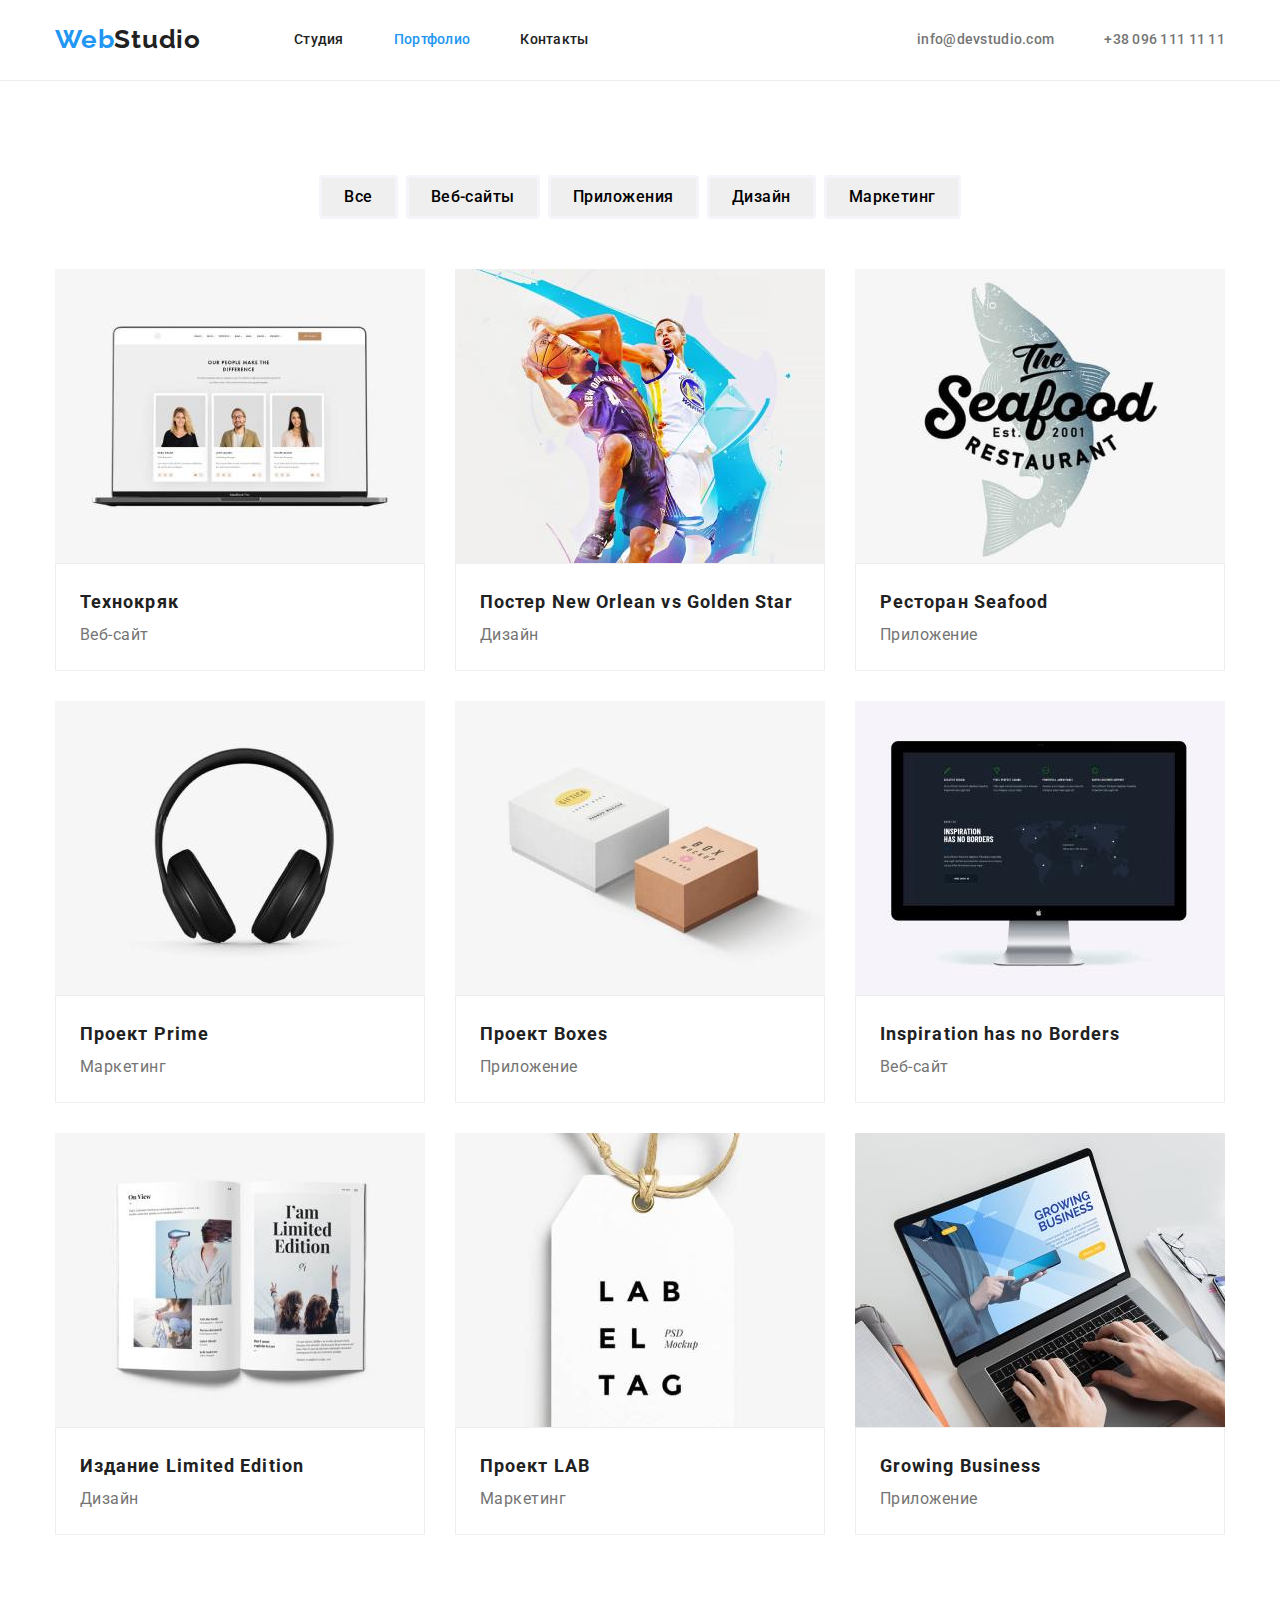
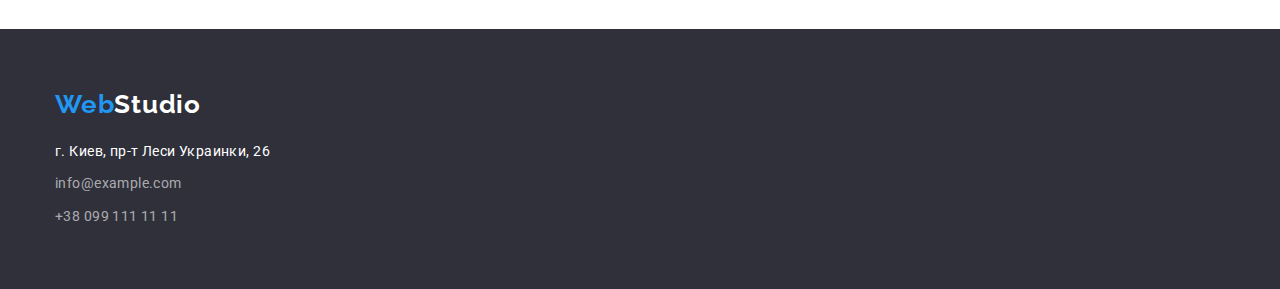
==== portfolio.html @ 3245899c "123" ====
<!DOCTYPE html>
<html lang="ru">
  <head>
    <meta charset="UTF-8" />
    <meta http-equiv="X-UA-Compatible" content="IE=edge" />
    <meta name="viewport" content="width=device-width, initial-scale=1.0" />
    <title>Document</title>
    <link
      rel="stylesheet"
      href="https://cdnjs.cloudflare.com/ajax/libs/modern-normalize/1.0.0/modern-normalize.min.css"
    />
    <link rel="preconnect" href="https://fonts.googleapis.com" />
    <link rel="preconnect" href="https://fonts.gstatic.com" crossorigin />
    <link
      href="https://fonts.googleapis.com/css2?family=Raleway:wght@700&family=Roboto:wght@400;500;700;900&display=swap"
      rel="stylesheet"
    />
    <link href="./css/styles.css" rel="stylesheet" />
  </head>
  <body>
    <header class="header">
      <div class="container header-container">
        <nav class="header-nav">
          <a lang="en" href="./" class="header-logo link"
            >Web<span class="dark-color">Studio</span></a
          >
          <ul class="list menu-list">
            <li class="menu-item">
              <a class="menu-link link" href="./index.html">Студия</a>
            </li>
            <li class="menu-item">
              <a class="menu-link link current" href="./portfolio.html"
                >Портфолио</a
              >
            </li>
            <li class="menu-item">
              <a class="menu-link link" href="">Контакты</a>
            </li>
          </ul>
        </nav>
        <ul class="list header-connect">
          <li>
            <a class="header-mail link" href="mailto:info@devstudio.com"
              >info@devstudio.com</a
            >
          </li>
          <li>
            <a class="header-tel link" href="tel:+380961111111"
              >+38 096 111 11 11</a
            >
          </li>
        </ul>
      </div>
    </header>
    <main>
      <section class="section">
        <div class="container">
          <ul class="list portfolio-nav">
            <li class="portfolio-btn-title">
              <button type="button" class="portfolio-btn">Все</button>
            </li>
            <li class="portfolio-btn-title">
              <button type="button" class="portfolio-btn">Веб-сайты</button>
            </li>
            <li class="portfolio-btn-title">
              <button type="button" class="portfolio-btn">Приложения</button>
            </li>
            <li class="portfolio-btn-title">
              <button type="button" class="portfolio-btn">Дизайн</button>
            </li>
            <li class="portfolio-btn-title">
              <button type="button" class="portfolio-btn">Маркетинг</button>
            </li>
          </ul>
          <ul class="list portfolio-main">
            <li class="portfolio-main-title">
              <img
                src="./images/portfolio/portfolio1.jpg"
                alt="наши люди имеют значение"
                width="370"
                height="294"
              />
              <div class="portfolio-frame">
                <h3 class="portfolio-title">Технокряк</h3>
                <p class="portfolio-title-text">Веб-сайт</p>
              </div>
            </li>
            <li class="portfolio-main-title">
              <img
                src="./images/portfolio/portfolio2.jpg"
                alt="соревнование в баскетбол"
                width="370"
                height="294"
              />
              <div class="portfolio-frame">
                <h3 class="portfolio-title">
                  Постер New Orlean vs Golden Star
                </h3>
                <p class="portfolio-title-text">Дизайн</p>
              </div>
            </li>
            <li class="portfolio-main-title">
              <img
                src="./images/portfolio/portfolio3.jpg"
                alt="марка ресторана сиафуд"
                width="370"
                height="294"
              />
              <div class="portfolio-frame">
                <h3 class="portfolio-title">Ресторан Seafood</h3>
                <p class="portfolio-title-text">Приложение</p>
              </div>
            </li>
            <li class="portfolio-main-title">
              <img
                src="./images/portfolio/portfolio4.jpg"
                alt="наушники"
                width="370"
                height="294"
              />
              <div class="portfolio-frame">
                <h3 class="portfolio-title">Проект Prime</h3>
                <p class="portfolio-title-text">Маркетинг</p>
              </div>
            </li>
            <li class="portfolio-main-title">
              <img
                src="./images/portfolio/portfolio5.jpg"
                alt="проект boxes"
                width="370"
                height="294"
              />
              <div class="portfolio-frame">
                <h3 class="portfolio-title">Проект Boxes</h3>
                <p class="portfolio-title-text">Приложение</p>
              </div>
            </li>
            <li class="portfolio-main-title">
              <img
                lang="en"
                src="./images/portfolio/portfolio6.jpg"
                alt="inspiration has no borders"
                width="370"
                height="294"
              />
              <div class="portfolio-frame">
                <h3 lang="en" class="portfolio-title">
                  Inspiration has no Borders
                </h3>
                <p class="portfolio-title-text">Веб-сайт</p>
              </div>
            </li>
            <li class="portfolio-main-title">
              <img
                src="./images/portfolio/portfolio7.jpg"
                alt="журнал"
                width="370"
                height="294"
              />
              <div class="portfolio-frame">
                <h3 class="portfolio-title">Издание Limited Edition</h3>
                <p class="portfolio-title-text">Дизайн</p>
              </div>
            </li>
            <li class="portfolio-main-title">
              <img
                src="./images/portfolio/portfolio8.jpg"
                alt="проект lab"
                width="370"
                height="294"
              />
              <div class="portfolio-frame">
                <h3 class="portfolio-title">Проект LAB</h3>
                <p class="portfolio-title-text">Маркетинг</p>
              </div>
            </li>
            <li class="portfolio-main-title">
              <img
                lang="en"
                src="./images/portfolio/portfolio9.jpg"
                alt="growing business"
                width="370"
                height="294"
              />
              <div class="portfolio-frame">
                <h3 lang="en" class="portfolio-title">Growing Business</h3>
                <p class="portfolio-title-text">Приложение</p>
              </div>
            </li>
          </ul>
        </div>
      </section>
    </main>
    <footer class="footer">
      <div class="container">
        <a lang="en" href="./" class="footer-logo link"
          >Web<span class="white-color">Studio</span></a
        >
        <address class="footer-address white-color">
          г. Киев, пр-т Леси Украинки, 26
        </address>
        <ul class="list">
          <li class="footer-connect">
            <a href="mailto:info@example.com" class="footer-mail link"
              >info@example.com</a
            >
          </li>
          <li class="footer-connect">
            <a href="tel:+380991111111" class="footer-tele link"
              >+38 099 111 11 11</a
            >
          </li>
        </ul>
      </div>
    </footer>
  </body>
</html>
---- css/styles.css ----
*,
*::before,
*::after {
  box-sizing: border-box;
}
:root {
  --primary-text-color: #212121;
  --title-text-color: #757575;
  --accent-color: #2196f3;
  --primary-white-color: #ffffff;
  --accent-secondary-color: #f5f4fa;
  --background-section-color: #2f303a;
  --secondary-title-color: #212121;
}
body {
  color: var(--primary-text-color);
  font-family: "Roboto", sans-serif;
}
p,
h1,
h2,
h3,
h4,
h5,
h6 {
  margin: 0;
}
ul {
  margin: 0;
  padding: 0;
}
button {
  cursor: pointer;
}
.visually-hidden {
  position: absolute;
  white-space: nowrap;
  width: 1px;
  height: 1px;
  overflow: hidden;
  border: 0;
  padding: 0;
  clip: rect(0 0 0 0);
  clip-path: inset(50%);
  margin: -1px;
}
.list {
  list-style: none;
}
.link {
  text-decoration: none;
}
.menu-list .link.current {
  color: var(--accent-color);
}
img {
  display: block;
}
.container {
  width: 1200px;
  padding-left: 15px;
  padding-right: 15px;
  margin: 0 auto;
}

/* --------------------HERO-------------------- */
.hero {
  background-color: var(--background-section-color);
  text-align: center;
  padding: 200px 0;
}
.hero-title {
  font-weight: 900;
  font-size: 44px;
  line-height: 1.36;
  text-align: center;
  letter-spacing: 0.06em;
  text-transform: uppercase;
  color: var(--primary-white-color);
  width: 696px;
  margin: 0 auto;
}
.hero-text {
  font-weight: bold;
  font-size: 16px;
  line-height: 1.87;
  text-align: center;
  letter-spacing: 0.06em;
  color: var(--primary-white-color);
}

/* --------------------BTN-------------------- */
.main-btn {
  font-family: inherit;
  font-weight: bold;
  font-size: 16px;
  line-height: 1.87;
  text-align: center;
  letter-spacing: 0.06em;
  background-color: var(--accent-color);
  border-radius: 4px;
  padding: 10px 32px 10px 32px;
  margin-top: 30px;
}
.btn-light {
  color: var(--primary-white-color);
}
.main-btn:hover,
.main-btn:focus {
  background-color: #188ce8;
}

/* --------------------HEADER-------------------- */
.header {
  border-bottom: 1px solid #ececec;
  padding-top: 24px;
  padding-bottom: 25px;
}
.menu-list {
  display: flex;
}
.header-nav {
  display: flex;
  align-items: center;
}
.header-container {
  display: flex;
  align-items: center;
}
.header-connect {
  display: flex;
  margin-left: auto;
}
.header-connect :not(:last-child) {
  margin-right: 50px;
}
.menu-item:not(:last-child) {
  margin-right: 50px;
}
.menu-link {
  font-weight: 500;
  font-size: 14px;
  line-height: 1.14;
  letter-spacing: 0.02em;
  color: var(--primary-text-color);
}
.menu-link:hover,
.menu-link:focus {
  color: var(--accent-color);
}
.header-tel {
  font-weight: 500;
  font-size: 14px;
  line-height: 1.14;
  letter-spacing: 0.02em;
  color: var(--title-text-color);
}
.header-tel:hover,
.header-tel:focus {
  color: var(--accent-color);
}
.header-mail {
  font-weight: 500;
  font-size: 14px;
  line-height: 1.14;
  letter-spacing: 0.02em;
  color: var(--title-text-color);
}
.header-mail:hover,
.header-mail:focus {
  color: var(--accent-color);
}
.header-logo {
  font-family: "Raleway";
  font-weight: bold;
  font-size: 26px;
  line-height: 1.19;
  letter-spacing: 0.03em;
  color: var(--accent-color);
  margin-right: 93px;
}
.dark-color {
  color: var(--primary-text-color);
}
.white-color {
  color: var(--primary-white-color);
}

/* --------------------SECTION-------------------- */
.section-after-hero {
  padding-bottom: 94px;
}
.section {
  padding-top: 94px;
  padding-bottom: 94px;
}

.section-features {
  display: flex;
  align-items: center;
}
.section-title {
  font-weight: bold;
  font-size: 14px;
  line-height: 1.14;
  letter-spacing: 0.03em;
  text-transform: uppercase;
  color: var(--primary-text-color);
}
.section-text {
  margin-top: 10px;
  font-weight: normal;
  font-size: 14px;
  line-height: 1.71;
  letter-spacing: 0.03em;
  color: var(--title-text-color);
}

.section-title-text:last-child {
  margin-right: 0;
}
.section-title-text {
  width: 270px;
  margin-right: 30px;
}
/* --------------------DESC-------------------- */
.desc-img {
  display: flex;
}
.desc-img-item:not(:last-child) {
  margin-right: 30px;
}
.desc-img-title:not(:last-child) {
  margin-right: 30px;
}
.desc-title {
  font-weight: bold;
  font-size: 36px;
  line-height: 1.17;
  text-align: center;
  letter-spacing: 0.03em;
  color: var(--primary-text-color);
  text-align: center;
  margin-bottom: 50px;
}
.desc-text {
  font-weight: normal;
  font-size: 16px;
  line-height: 1.19;
  text-align: center;
  letter-spacing: 0.03em;
  color: var(--title-text-color);
  margin-top: 10px;
}
.desc-title-text {
  font-weight: 500;
  font-size: 16px;
  line-height: 1.19;
  text-align: center;
  letter-spacing: 0.03em;
  color: var(--primary-text-color);
}
.desc-img-border {
  box-shadow: 0px 1px 3px rgba(0, 0, 0, 0.12), 0px 1px 1px rgba(0, 0, 0, 0.14),
    0px 2px 1px rgba(0, 0, 0, 0.2);
  border-radius: 0px 0px 4px 4px;
  border-bottom: solid #ffffff;
}
.desc-person {
  padding-top: 30px;
  padding-bottom: 30px;
}

/* --------------------FOOTER-------------------- */

.footer {
  background-color: var(--background-section-color);
  padding: 60px 0;
  display: flex;
  align-items: center;
}

.footer-address {
  font-style: normal;
  font-weight: normal;
  font-size: 14px;
  line-height: 1.71;
  letter-spacing: 0.03em;
  margin-top: 20px;
}
.footer-mail {
  font-weight: normal;
  font-size: 14px;
  line-height: 1.71;
  letter-spacing: 0.03em;
  color: rgba(255, 255, 255, 0.6);
}
.footer-tele {
  font-weight: normal;
  font-size: 14px;
  line-height: 1.71;
  letter-spacing: 0.03em;
  color: rgba(255, 255, 255, 0.6);
}
.footer-logo {
  font-family: "Raleway";
  font-weight: bold;
  font-size: 26px;
  line-height: 1.19;
  letter-spacing: 0.03em;
  color: var(--accent-color);
}
.footer-connect {
  margin-top: 9px;
}
/* --------------------PORTFOLIO-------------------- */

.portfolio-title {
  font-weight: bold;
  font-size: 18px;
  line-height: 2;
  letter-spacing: 0.06em;
  color: var(--primary-text-color);
}
.portfolio-title-text {
  font-weight: normal;
  font-size: 16px;
  line-height: 1.87;
  letter-spacing: 0.03em;
  color: var(--title-text-color);
}

.portfolio-btn {
  font-family: inherit;
  font-weight: 500;
  font-size: 16px;
  line-height: 1.62;
  text-align: center;
  letter-spacing: 0.03em;
  padding: 6px 22px;
  border-radius: 4px;
  border: solid #f5f4fa;
}
.portfolio-btn:hover,
.portfolio-btn:focus {
  background: #2196f3;
  color: var(--primary-white-color);
}
.portfolio-nav {
  display: flex;
  justify-content: center;
  margin-bottom: 50px;
}
.portfolio-btn-title:not(:last-child) {
  margin-right: 8px;
}
.portfolio-main {
  display: flex;
  flex-wrap: wrap;
  margin-right: -30px;
  margin-bottom: -30px;
}
.portfolio-main-title {
  flex-basis: calc (100% / 3 - 30px);
  margin-right: 30px;
  margin-bottom: 30px;
}
.portfolio-frame {
  padding: 20px 24px;
  background: #ffffff;
  border: 1px solid #eeeeee;
}
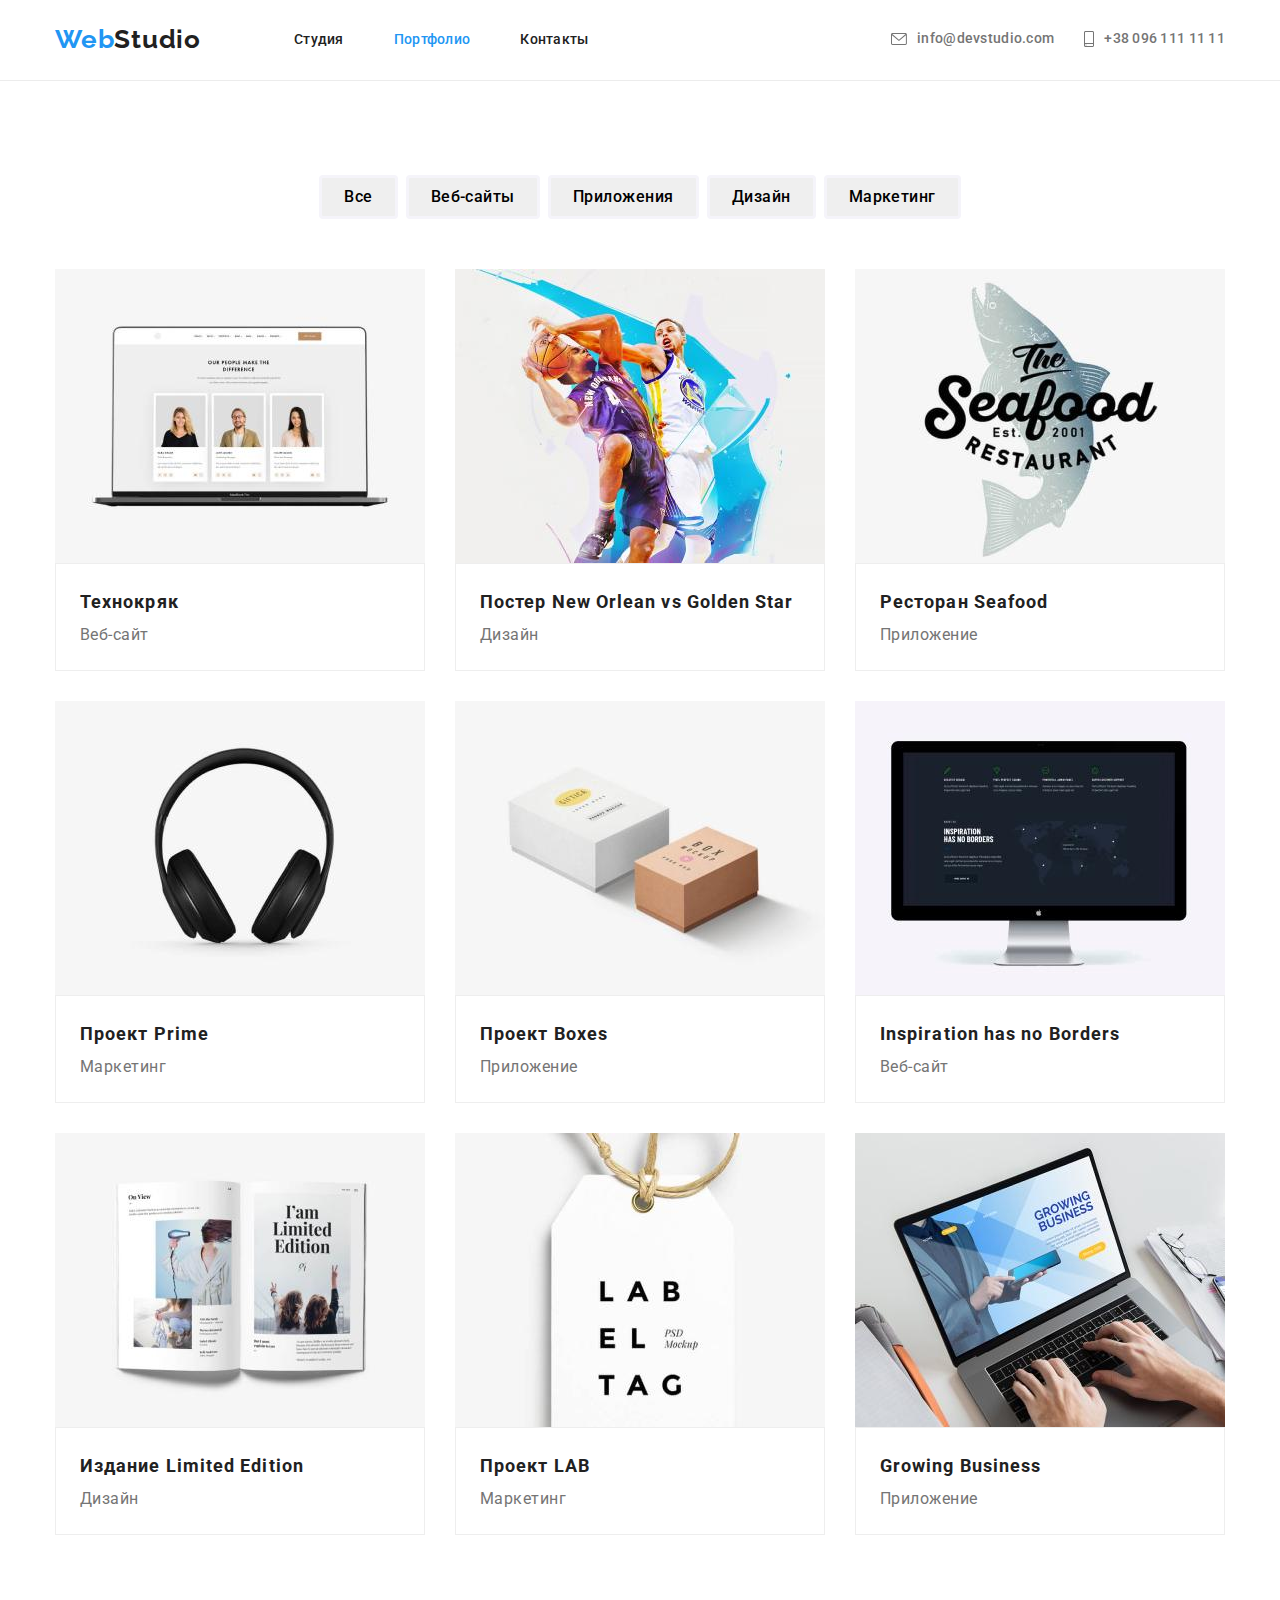
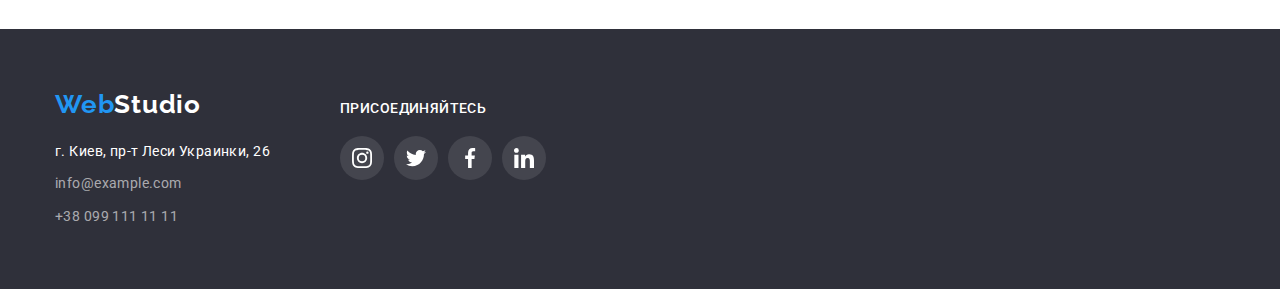
==== commit 8def0274: "Сделал портфолио, сдача дз" ====
--- a/portfolio.html
+++ b/portfolio.html
@@ -40,14 +40,20 @@
         </nav>
         <ul class="list header-connect">
           <li>
-            <a class="header-mail link" href="mailto:info@devstudio.com"
-              >info@devstudio.com</a
-            >
+            <a class="header-mail link" href="mailto:info@devstudio.com">
+              info@devstudio.com
+              <svg class="address-icon header-mail" width="16px" height="12px">
+                <use href="./images/sprite.svg#icon-envelope"></use>
+              </svg>
+            </a>
           </li>
           <li>
-            <a class="header-tel link" href="tel:+380961111111"
-              >+38 096 111 11 11</a
-            >
+            <a class="header-tel link" href="tel:+380961111111">
+              +38 096 111 11 11
+              <svg class="address-icon header-tel" width="10px" height="16px">
+                <use href="./images/sprite.svg#icon-smartphone"></use>
+              </svg>
+            </a>
           </li>
         </ul>
       </div>
@@ -192,25 +198,60 @@
       </section>
     </main>
     <footer class="footer">
-      <div class="container">
-        <a lang="en" href="./" class="footer-logo link"
-          >Web<span class="white-color">Studio</span></a
-        >
-        <address class="footer-address white-color">
-          г. Киев, пр-т Леси Украинки, 26
-        </address>
-        <ul class="list">
-          <li class="footer-connect">
-            <a href="mailto:info@example.com" class="footer-mail link"
-              >info@example.com</a
-            >
-          </li>
-          <li class="footer-connect">
-            <a href="tel:+380991111111" class="footer-tele link"
-              >+38 099 111 11 11</a
-            >
-          </li>
-        </ul>
+      <div class="container footer-container">
+        <div>
+          <a lang="en" href="./" class="footer-logo link"
+            >Web<span class="white-color">Studio</span></a
+          >
+          <address class="footer-address white-color">
+            г. Киев, пр-т Леси Украинки, 26
+          </address>
+          <ul class="list">
+            <li class="footer-connect">
+              <a href="mailto:info@example.com" class="footer-mail link"
+                >info@example.com</a
+              >
+            </li>
+            <li class="footer-connect">
+              <a href="tel:+380991111111" class="footer-tele link"
+                >+38 099 111 11 11</a
+              >
+            </li>
+          </ul>
+        </div>
+        <div class="footer-join">
+          <h3 class="footer-join-title">Присоединяйтесь</h3>
+          <ul class="social-team social-list list">
+            <li class="join-item">
+              <a href="" class="join-link">
+                <svg class="join-icon" width="20" height="20">
+                  <use href="./images/sprite.svg#icon-instagram"></use>
+                </svg>
+              </a>
+            </li>
+            <li class="join-item">
+              <a href="" class="join-link">
+                <svg class="join-icon" width="20" height="20">
+                  <use href="./images/sprite.svg#icon-twitter"></use>
+                </svg>
+              </a>
+            </li>
+            <li class="join-item">
+              <a href="" class="join-link">
+                <svg class="join-icon" width="20" height="20">
+                  <use href="./images/sprite.svg#icon-facebook"></use>
+                </svg>
+              </a>
+            </li>
+            <li class="join-item">
+              <a href="" class="join-link">
+                <svg class="join-icon" width="20" height="20">
+                  <use href="./images/sprite.svg#icon-linkedin"></use>
+                </svg>
+              </a>
+            </li>
+          </ul>
+        </div>
       </div>
     </footer>
   </body>
--- a/css/styles.css
+++ b/css/styles.css
@@ -68,6 +68,16 @@
   background-color: var(--background-section-color);
   text-align: center;
   padding: 200px 0;
+  background-image: linear-gradient(
+      rgba(47, 48, 58, 0.4),
+      rgba(47, 48, 58, 0.4)
+    ),
+    url(../images/hero.jpg);
+  width: 1600px;
+  margin: 0 auto;
+  background-position: center;
+  background-repeat: no-repeat;
+  background-size: cover;
 }
 .hero-title {
   font-weight: 900;
@@ -101,6 +111,7 @@
   border-radius: 4px;
   padding: 10px 32px 10px 32px;
   margin-top: 30px;
+  box-shadow: 0px 4px 4px rgba(0, 0, 0, 0.15);
 }
 .btn-light {
   color: var(--primary-white-color);
@@ -132,7 +143,7 @@
   margin-left: auto;
 }
 .header-connect :not(:last-child) {
-  margin-right: 50px;
+  margin-right: 30px;
 }
 .menu-item:not(:last-child) {
   margin-right: 50px;
@@ -154,38 +165,52 @@
   line-height: 1.14;
   letter-spacing: 0.02em;
   color: var(--title-text-color);
-}
+  display: flex;
+  flex-direction: row-reverse;
+}
+
+.header-mail {
+  font-weight: 500;
+  font-size: 14px;
+  line-height: 1.14;
+  letter-spacing: 0.02em;
+  color: var(--title-text-color);
+  display: flex;
+  flex-direction: row-reverse;
+  align-items: center;
+  justify-content: center;
+}
+.address-icon {
+  margin-right: 10px;
+  fill: #757575;
+}
+.header-logo {
+  font-family: "Raleway";
+  font-weight: bold;
+  font-size: 26px;
+  line-height: 1.19;
+  letter-spacing: 0.03em;
+  color: var(--accent-color);
+  margin-right: 93px;
+}
+.dark-color {
+  color: var(--primary-text-color);
+}
+.white-color {
+  color: var(--primary-white-color);
+}
+.header-mail:hover,
+.header-mail:focus,
 .header-tel:hover,
 .header-tel:focus {
   color: var(--accent-color);
 }
-.header-mail {
-  font-weight: 500;
-  font-size: 14px;
-  line-height: 1.14;
-  letter-spacing: 0.02em;
-  color: var(--title-text-color);
-}
-.header-mail:hover,
-.header-mail:focus {
-  color: var(--accent-color);
-}
-.header-logo {
-  font-family: "Raleway";
-  font-weight: bold;
-  font-size: 26px;
-  line-height: 1.19;
-  letter-spacing: 0.03em;
-  color: var(--accent-color);
-  margin-right: 93px;
-}
-.dark-color {
-  color: var(--primary-text-color);
-}
-.white-color {
-  color: var(--primary-white-color);
-}
-
+.header-mail:hover .address-icon,
+.header-mail:focus .address-icon,
+.header-tel:hover .address-icon,
+.header-tel:focus .address-icon {
+  fill: var(--accent-color);
+}
 /* --------------------SECTION-------------------- */
 .section-after-hero {
   padding-bottom: 94px;
@@ -194,7 +219,9 @@
   padding-top: 94px;
   padding-bottom: 94px;
 }
-
+.section-background {
+  background-color: #f5f4fa;
+}
 .section-features {
   display: flex;
   align-items: center;
@@ -206,6 +233,7 @@
   letter-spacing: 0.03em;
   text-transform: uppercase;
   color: var(--primary-text-color);
+  margin-top: 30px;
 }
 .section-text {
   margin-top: 10px;
@@ -223,6 +251,16 @@
   width: 270px;
   margin-right: 30px;
 }
+.section-icons {
+  border-radius: 4px;
+  background-color: #f5f4fa;
+  width: 270px;
+  height: 120px;
+  display: flex;
+  justify-content: center;
+  align-items: center;
+}
+
 /* --------------------DESC-------------------- */
 .desc-img {
   display: flex;
@@ -251,6 +289,7 @@
   letter-spacing: 0.03em;
   color: var(--title-text-color);
   margin-top: 10px;
+  margin-bottom: 16px;
 }
 .desc-title-text {
   font-weight: 500;
@@ -270,16 +309,138 @@
   padding-top: 30px;
   padding-bottom: 30px;
 }
+.social-item {
+  width: 44px;
+  height: 44px;
+  margin-right: 10px;
+}
+.social-item:last-child {
+  margin-right: 0;
+}
+.social-link {
+  width: 100%;
+  height: 100%;
+  display: flex;
+  border-radius: 50%;
+  align-items: center;
+  justify-content: center;
+}
+.social-list {
+  display: flex;
+  justify-content: center;
+}
+.social-link:hover,
+.social-link:focus {
+  background-color: var(--accent-color);
+}
+.social-icon {
+  fill: #afb1b8;
+}
+.social-link:hover .social-icon,
+.social-link:focus .social-icon {
+  fill: #ffffff;
+}
+
+/* --------------------CLIENTS-------------------- */
+.clients-title {
+  font-family: Roboto;
+  font-style: normal;
+  font-weight: bold;
+  font-size: 36px;
+  line-height: 42px;
+  text-align: center;
+  letter-spacing: 0.03em;
+  color: #212121;
+  margin-bottom: 50px;
+}
+.clients {
+  display: flex;
+}
+.logo-icon:not(:last-child) {
+  margin-right: 30px;
+}
+.logo-icon:last-child {
+  margin-right: 0;
+}
+.logo-after-icon {
+  width: 170px;
+  height: 92px;
+  border: 1px solid #afb1b8;
+  border-radius: 4px;
+  background-position: center;
+  background-size: 106px;
+  background-repeat: no-repeat;
+}
+.logo-after-icon:hover,
+.logo-after-icon:focus {
+  border-color: var(--accent-color);
+}
+
+.clients-logo {
+  width: 100%;
+  height: 100%;
+  display: flex;
+  align-items: center;
+  justify-content: center;
+  fill: #afb1b8;
+}
+.clients-logo:hover,
+.clients-logo:focus {
+  fill: var(--accent-color);
+}
 
 /* --------------------FOOTER-------------------- */
 
 .footer {
   background-color: var(--background-section-color);
-  padding: 60px 0;
-  display: flex;
-  align-items: center;
-}
-
+  padding-top: 60px;
+  padding-bottom: 60px;
+  display: flex;
+  align-items: center;
+}
+.footer-join {
+  margin-left: 70px;
+}
+.footer-join-title {
+  font-style: normal;
+  font-weight: 500;
+  font-size: 14px;
+  line-height: 16px;
+  letter-spacing: 0.03em;
+  text-transform: uppercase;
+  color: #ffffff;
+  margin-bottom: 20px;
+}
+
+.join-item {
+  width: 44px;
+  height: 44px;
+  margin-right: 10px;
+}
+.join-item:last-child {
+  margin-right: 0;
+}
+.join-link:hover,
+.join-link:focus {
+  background-color: var(--accent-color);
+  border-radius: 50%;
+}
+.join-icon {
+  fill: #ffffff;
+}
+.join-link {
+  width: 100%;
+  height: 100%;
+  display: flex;
+  align-items: center;
+  justify-content: center;
+  background: rgba(255, 255, 255, 0.1);
+  border-radius: 50%;
+}
+.footer-list {
+  display: flex;
+  justify-content: center;
+}
 .footer-address {
   font-style: normal;
   font-weight: normal;
@@ -309,9 +470,20 @@
   line-height: 1.19;
   letter-spacing: 0.03em;
   color: var(--accent-color);
+  display: flex;
 }
 .footer-connect {
   margin-top: 9px;
+}
+.footer-container {
+  display: flex;
+  align-items: baseline;
+}
+.footer-tele:hover,
+.footer-tele:focus,
+.footer-mail:hover,
+.footer-mail:focus {
+  color: var(--accent-color);
 }
 /* --------------------PORTFOLIO-------------------- */
 
@@ -345,6 +517,8 @@
 .portfolio-btn:focus {
   background: #2196f3;
   color: var(--primary-white-color);
+  box-shadow: 0px 3px 1px rgba(0, 0, 0, 0.1), 0px 1px 2px rgba(0, 0, 0, 0.08),
+    0px 2px 2px rgba(0, 0, 0, 0.12);
 }
 .portfolio-nav {
   display: flex;
@@ -370,3 +544,8 @@
   background: #ffffff;
   border: 1px solid #eeeeee;
 }
+.portfolio-frame:hover,
+.portfolio-frame:focus {
+  box-shadow: 0px 1px 1px rgba(0, 0, 0, 0.12), 0px 4px 4px rgba(0, 0, 0, 0.06),
+    1px 4px 6px rgba(0, 0, 0, 0.16);
+}
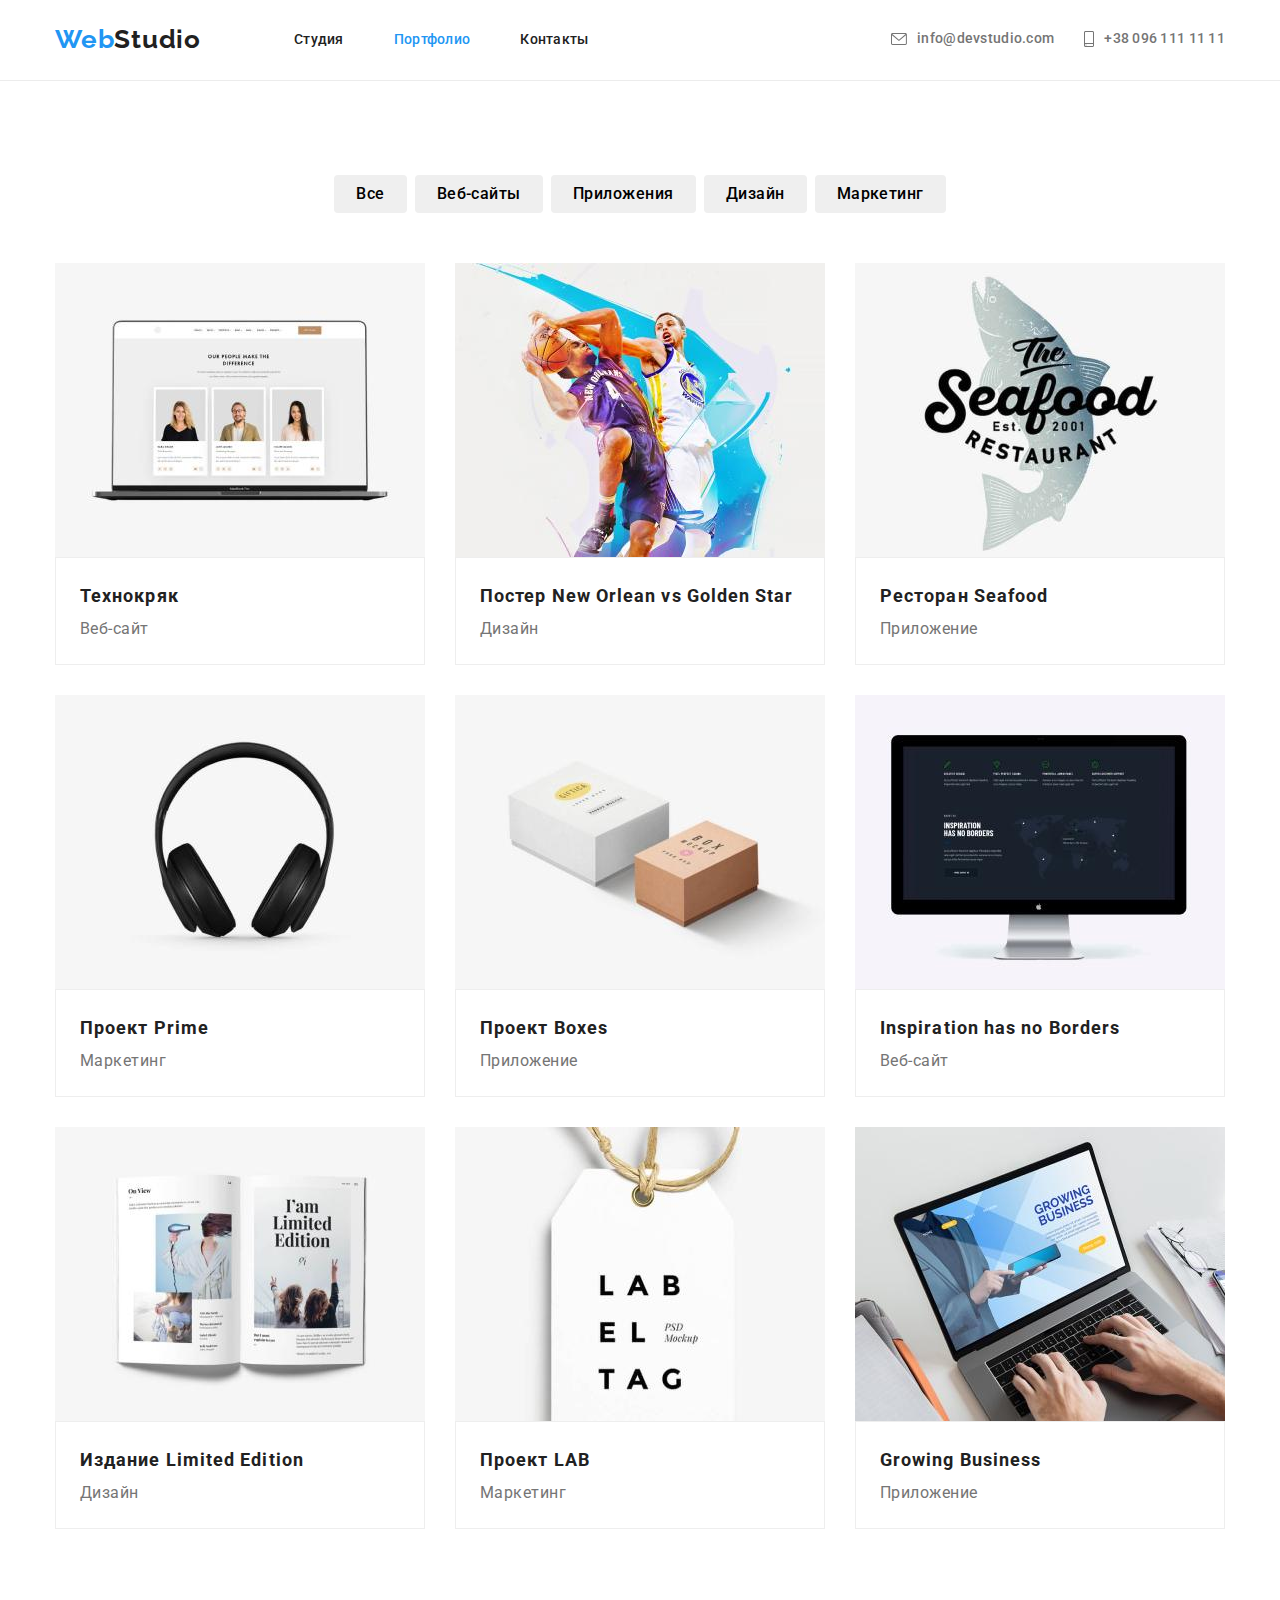
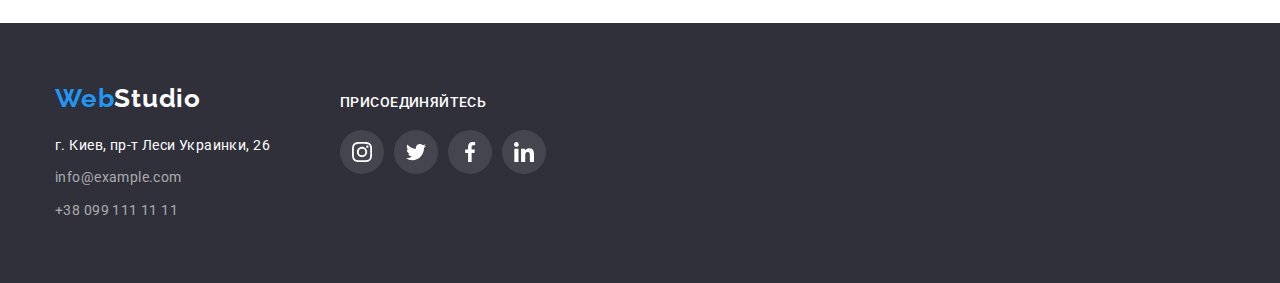
==== commit ef483c41: "Поправки, сдача дз" ====
--- a/portfolio.html
+++ b/portfolio.html
@@ -80,117 +80,135 @@
           </ul>
           <ul class="list portfolio-main">
             <li class="portfolio-main-title">
-              <img
-                src="./images/portfolio/portfolio1.jpg"
-                alt="наши люди имеют значение"
-                width="370"
-                height="294"
-              />
-              <div class="portfolio-frame">
-                <h3 class="portfolio-title">Технокряк</h3>
-                <p class="portfolio-title-text">Веб-сайт</p>
-              </div>
-            </li>
-            <li class="portfolio-main-title">
-              <img
-                src="./images/portfolio/portfolio2.jpg"
-                alt="соревнование в баскетбол"
-                width="370"
-                height="294"
-              />
-              <div class="portfolio-frame">
-                <h3 class="portfolio-title">
-                  Постер New Orlean vs Golden Star
-                </h3>
-                <p class="portfolio-title-text">Дизайн</p>
-              </div>
-            </li>
-            <li class="portfolio-main-title">
-              <img
-                src="./images/portfolio/portfolio3.jpg"
-                alt="марка ресторана сиафуд"
-                width="370"
-                height="294"
-              />
-              <div class="portfolio-frame">
-                <h3 class="portfolio-title">Ресторан Seafood</h3>
-                <p class="portfolio-title-text">Приложение</p>
-              </div>
-            </li>
-            <li class="portfolio-main-title">
-              <img
-                src="./images/portfolio/portfolio4.jpg"
-                alt="наушники"
-                width="370"
-                height="294"
-              />
-              <div class="portfolio-frame">
-                <h3 class="portfolio-title">Проект Prime</h3>
-                <p class="portfolio-title-text">Маркетинг</p>
-              </div>
-            </li>
-            <li class="portfolio-main-title">
-              <img
-                src="./images/portfolio/portfolio5.jpg"
-                alt="проект boxes"
-                width="370"
-                height="294"
-              />
-              <div class="portfolio-frame">
-                <h3 class="portfolio-title">Проект Boxes</h3>
-                <p class="portfolio-title-text">Приложение</p>
-              </div>
-            </li>
-            <li class="portfolio-main-title">
-              <img
-                lang="en"
-                src="./images/portfolio/portfolio6.jpg"
-                alt="inspiration has no borders"
-                width="370"
-                height="294"
-              />
-              <div class="portfolio-frame">
-                <h3 lang="en" class="portfolio-title">
-                  Inspiration has no Borders
-                </h3>
-                <p class="portfolio-title-text">Веб-сайт</p>
-              </div>
-            </li>
-            <li class="portfolio-main-title">
-              <img
-                src="./images/portfolio/portfolio7.jpg"
-                alt="журнал"
-                width="370"
-                height="294"
-              />
-              <div class="portfolio-frame">
-                <h3 class="portfolio-title">Издание Limited Edition</h3>
-                <p class="portfolio-title-text">Дизайн</p>
-              </div>
-            </li>
-            <li class="portfolio-main-title">
-              <img
-                src="./images/portfolio/portfolio8.jpg"
-                alt="проект lab"
-                width="370"
-                height="294"
-              />
-              <div class="portfolio-frame">
-                <h3 class="portfolio-title">Проект LAB</h3>
-                <p class="portfolio-title-text">Маркетинг</p>
-              </div>
-            </li>
-            <li class="portfolio-main-title">
-              <img
-                lang="en"
-                src="./images/portfolio/portfolio9.jpg"
-                alt="growing business"
-                width="370"
-                height="294"
-              />
-              <div class="portfolio-frame">
-                <h3 lang="en" class="portfolio-title">Growing Business</h3>
-                <p class="portfolio-title-text">Приложение</p>
+              <div class="portfolio-focus">
+                <img
+                  src="./images/portfolio/portfolio1.jpg"
+                  alt="наши люди имеют значение"
+                  width="370"
+                  height="294"
+                />
+                <div class="portfolio-frame">
+                  <h3 class="portfolio-title">Технокряк</h3>
+                  <p class="portfolio-title-text">Веб-сайт</p>
+                </div>
+              </div>
+            </li>
+            <li class="portfolio-main-title">
+              <div class="portfolio-focus">
+                <img
+                  src="./images/portfolio/portfolio2.jpg"
+                  alt="соревнование в баскетбол"
+                  width="370"
+                  height="294"
+                />
+                <div class="portfolio-frame">
+                  <h3 class="portfolio-title">
+                    Постер New Orlean vs Golden Star
+                  </h3>
+                  <p class="portfolio-title-text">Дизайн</p>
+                </div>
+              </div>
+            </li>
+            <li class="portfolio-main-title">
+              <div class="portfolio-focus">
+                <img
+                  src="./images/portfolio/portfolio3.jpg"
+                  alt="марка ресторана сиафуд"
+                  width="370"
+                  height="294"
+                />
+                <div class="portfolio-frame">
+                  <h3 class="portfolio-title">Ресторан Seafood</h3>
+                  <p class="portfolio-title-text">Приложение</p>
+                </div>
+              </div>
+            </li>
+            <li class="portfolio-main-title">
+              <div class="portfolio-focus">
+                <img
+                  src="./images/portfolio/portfolio4.jpg"
+                  alt="наушники"
+                  width="370"
+                  height="294"
+                />
+                <div class="portfolio-frame">
+                  <h3 class="portfolio-title">Проект Prime</h3>
+                  <p class="portfolio-title-text">Маркетинг</p>
+                </div>
+              </div>
+            </li>
+            <li class="portfolio-main-title">
+              <div class="portfolio-focus">
+                <img
+                  src="./images/portfolio/portfolio5.jpg"
+                  alt="проект boxes"
+                  width="370"
+                  height="294"
+                />
+                <div class="portfolio-frame">
+                  <h3 class="portfolio-title">Проект Boxes</h3>
+                  <p class="portfolio-title-text">Приложение</p>
+                </div>
+              </div>
+            </li>
+            <li class="portfolio-main-title">
+              <div class="portfolio-focus">
+                <img
+                  lang="en"
+                  src="./images/portfolio/portfolio6.jpg"
+                  alt="inspiration has no borders"
+                  width="370"
+                  height="294"
+                />
+                <div class="portfolio-frame">
+                  <h3 lang="en" class="portfolio-title">
+                    Inspiration has no Borders
+                  </h3>
+                  <p class="portfolio-title-text">Веб-сайт</p>
+                </div>
+              </div>
+            </li>
+            <li class="portfolio-main-title">
+              <div class="portfolio-focus">
+                <img
+                  src="./images/portfolio/portfolio7.jpg"
+                  alt="журнал"
+                  width="370"
+                  height="294"
+                />
+                <div class="portfolio-frame">
+                  <h3 class="portfolio-title">Издание Limited Edition</h3>
+                  <p class="portfolio-title-text">Дизайн</p>
+                </div>
+              </div>
+            </li>
+            <li class="portfolio-main-title">
+              <div class="portfolio-focus">
+                <img
+                  src="./images/portfolio/portfolio8.jpg"
+                  alt="проект lab"
+                  width="370"
+                  height="294"
+                />
+                <div class="portfolio-frame">
+                  <h3 class="portfolio-title">Проект LAB</h3>
+                  <p class="portfolio-title-text">Маркетинг</p>
+                </div>
+              </div>
+            </li>
+            <li class="portfolio-main-title">
+              <div class="portfolio-focus">
+                <img
+                  lang="en"
+                  src="./images/portfolio/portfolio9.jpg"
+                  alt="growing business"
+                  width="370"
+                  height="294"
+                />
+                <div class="portfolio-frame">
+                  <h3 lang="en" class="portfolio-title">Growing Business</h3>
+                  <p class="portfolio-title-text">Приложение</p>
+                </div>
               </div>
             </li>
           </ul>
--- a/css/styles.css
+++ b/css/styles.css
@@ -281,6 +281,9 @@
   text-align: center;
   margin-bottom: 50px;
 }
+.desc-white {
+  background-color: #ffffff;
+}
 .desc-text {
   font-weight: normal;
   font-size: 16px;
@@ -511,7 +514,7 @@
   letter-spacing: 0.03em;
   padding: 6px 22px;
   border-radius: 4px;
-  border: solid #f5f4fa;
+  border: none;
 }
 .portfolio-btn:hover,
 .portfolio-btn:focus {
@@ -544,8 +547,8 @@
   background: #ffffff;
   border: 1px solid #eeeeee;
 }
-.portfolio-frame:hover,
-.portfolio-frame:focus {
+.portfolio-focus:hover,
+.portfolio-focus:focus {
   box-shadow: 0px 1px 1px rgba(0, 0, 0, 0.12), 0px 4px 4px rgba(0, 0, 0, 0.06),
     1px 4px 6px rgba(0, 0, 0, 0.16);
-}
+}